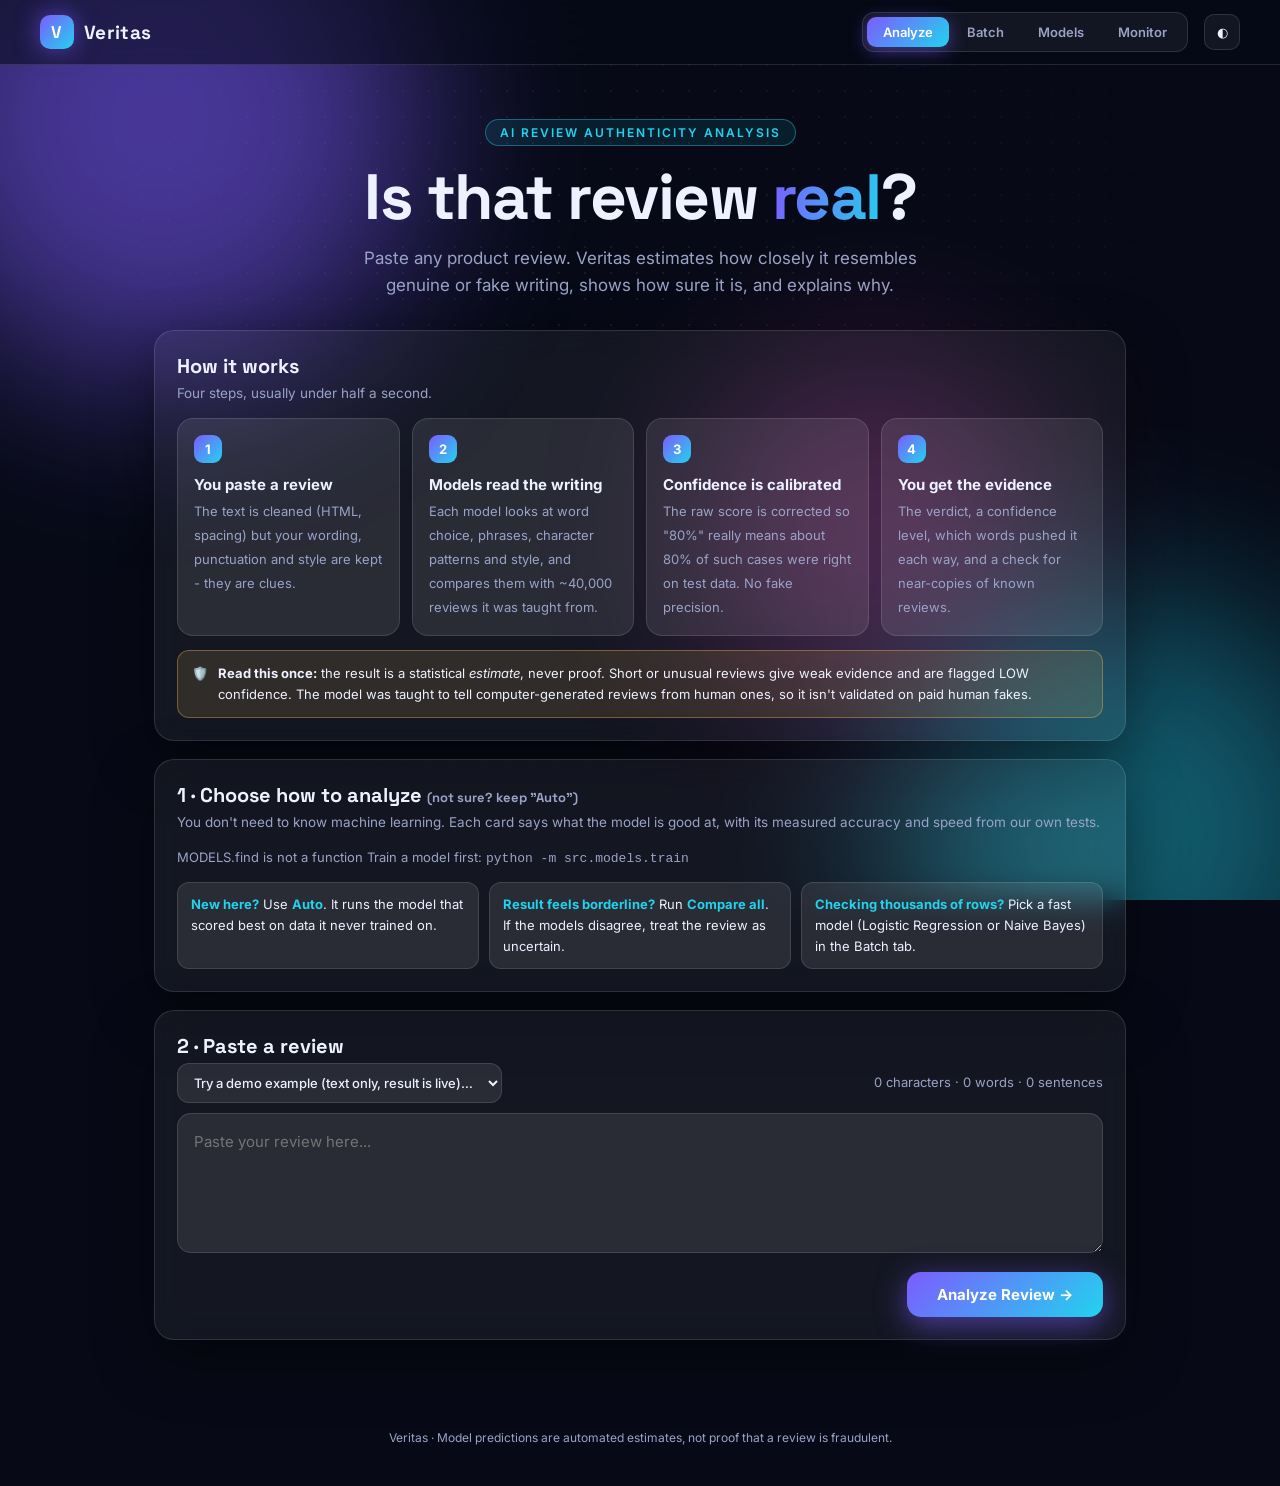
==== frontend/index.html @ ecbae906 "Fake review detection: calibrated multi-model pipeline, FastAPI + web UI, MLOps config" ====
<!doctype html>
<html lang="en">
<head>
<meta charset="utf-8">
<meta name="viewport" content="width=device-width, initial-scale=1">
<title>Veritas - Fake Review Intelligence</title>
<link rel="preconnect" href="https://fonts.googleapis.com">
<link href="https://fonts.googleapis.com/css2?family=Inter:wght@400;500;600;700;800&family=Space+Grotesk:wght@500;700&display=swap" rel="stylesheet">
<style>
:root{--bg:#070a16;--glass:rgba(255,255,255,.055);--glass2:rgba(255,255,255,.09);--line:rgba(255,255,255,.12);--text:#eef1ff;--muted:#9aa3c7;
--a:#7c5cff;--b:#22d3ee;--ok:#34e0a1;--bad:#ff5d73;--warn:#ffc15a;--shadow:0 20px 60px rgba(0,0,0,.45)}
[data-theme=light]{--bg:#eef0fb;--glass:rgba(255,255,255,.7);--glass2:rgba(255,255,255,.95);--line:rgba(30,40,90,.12);--text:#161b36;--muted:#5c6690;
--a:#5b3df5;--b:#0891b2;--ok:#0f9d6a;--bad:#e0334f;--warn:#c27a00;--shadow:0 20px 50px rgba(40,50,120,.15)}
*{box-sizing:border-box}html{scroll-behavior:smooth}
body{margin:0;font:15px/1.6 Inter,system-ui,sans-serif;background:var(--bg);color:var(--text);min-height:100vh;overflow-x:hidden}
.aurora{position:fixed;inset:0;z-index:-1;overflow:hidden}
.aurora i{position:absolute;border-radius:50%;filter:blur(90px);opacity:.55;animation:float 18s ease-in-out infinite}
.aurora i:nth-child(1){width:520px;height:520px;background:var(--a);top:-140px;left:-100px}
.aurora i:nth-child(2){width:460px;height:460px;background:var(--b);bottom:-160px;right:-80px;animation-delay:-6s;opacity:.4}
.aurora i:nth-child(3){width:340px;height:340px;background:#ff4fd8;top:40%;left:55%;animation-delay:-11s;opacity:.25}
[data-theme=light] .aurora i{opacity:.28}
@keyframes float{50%{transform:translate(60px,40px) scale(1.12)}}
.aurora:after{content:"";position:absolute;inset:0;background-image:radial-gradient(rgba(255,255,255,.07) 1px,transparent 1px);background-size:26px 26px;mask-image:radial-gradient(circle at 50% 30%,#000,transparent 75%)}
header{position:sticky;top:0;z-index:20;display:flex;align-items:center;gap:16px;padding:12px clamp(16px,4vw,40px);backdrop-filter:blur(18px);background:color-mix(in srgb,var(--bg) 55%,transparent);border-bottom:1px solid var(--line)}
.logo{display:flex;align-items:center;gap:10px;font:700 19px "Space Grotesk",sans-serif;letter-spacing:.3px}
.logo b{width:34px;height:34px;border-radius:10px;display:grid;place-items:center;background:linear-gradient(135deg,var(--a),var(--b));box-shadow:0 0 24px color-mix(in srgb,var(--a) 60%,transparent);color:#fff;font-size:17px}
nav{display:flex;gap:2px;margin-left:auto;background:var(--glass);border:1px solid var(--line);padding:4px;border-radius:12px}
nav button{background:none;border:0;color:var(--muted);padding:7px 16px;border-radius:9px;cursor:pointer;font:600 13px Inter;transition:.25s}
nav button:hover{color:var(--text)}nav button.on{background:linear-gradient(135deg,var(--a),var(--b));color:#fff;box-shadow:0 4px 18px color-mix(in srgb,var(--a) 50%,transparent)}
#theme{background:var(--glass);border:1px solid var(--line);color:var(--text);border-radius:10px;width:36px;height:36px;cursor:pointer}
main{max-width:1020px;margin:0 auto;padding:0 clamp(14px,3vw,24px) 60px}
.hero{text-align:center;padding:54px 0 30px}
.eyebrow{display:inline-block;font:600 12px Inter;letter-spacing:2px;text-transform:uppercase;color:var(--b);border:1px solid color-mix(in srgb,var(--b) 40%,transparent);padding:5px 14px;border-radius:99px;background:color-mix(in srgb,var(--b) 10%,transparent)}
h1.t{font:700 clamp(34px,6vw,64px)/1.05 "Space Grotesk",sans-serif;margin:18px 0 14px;letter-spacing:-1.5px}
.grad{background:linear-gradient(100deg,var(--a),var(--b) 55%,#ff4fd8);-webkit-background-clip:text;background-clip:text;color:transparent;background-size:200%;animation:shine 7s linear infinite}
@keyframes shine{to{background-position:200% 0}}
.hero p{max-width:620px;margin:0 auto;color:var(--muted);font-size:17px}
.glass{background:var(--glass);border:1px solid var(--line);border-radius:20px;padding:22px;margin-bottom:18px;backdrop-filter:blur(16px);box-shadow:var(--shadow);animation:rise .5s ease both}
@keyframes rise{from{opacity:0;transform:translateY(14px)}}
h2{font:700 20px "Space Grotesk",sans-serif;margin:0 0 4px}.sub{color:var(--muted);font-size:13.5px;margin:0 0 14px}
.steps{display:grid;grid-template-columns:repeat(auto-fit,minmax(190px,1fr));gap:12px;counter-reset:s}
.step{position:relative;padding:16px;border-radius:16px;background:var(--glass2);border:1px solid var(--line);transition:.3s}
.step:hover{transform:translateY(-4px);border-color:var(--a)}
.step:before{counter-increment:s;content:counter(s);display:grid;place-items:center;width:28px;height:28px;border-radius:9px;background:linear-gradient(135deg,var(--a),var(--b));color:#fff;font-weight:700;font-size:13px;margin-bottom:10px}
.step b{display:block;margin-bottom:2px}.step span{color:var(--muted);font-size:13px}
.note{display:flex;gap:10px;margin-top:14px;padding:12px 14px;border-radius:12px;background:color-mix(in srgb,var(--warn) 12%,transparent);border:1px solid color-mix(in srgb,var(--warn) 35%,transparent);font-size:13px}
textarea{width:100%;min-height:140px;resize:vertical;padding:16px;border-radius:14px;border:1px solid var(--line);background:var(--glass2);color:var(--text);font:15px/1.6 Inter;outline:none;transition:.25s}
textarea:focus{border-color:var(--a);box-shadow:0 0 0 4px color-mix(in srgb,var(--a) 22%,transparent)}
select{padding:10px 12px;border-radius:12px;border:1px solid var(--line);background:var(--glass2);color:var(--text);font:500 13px Inter;max-width:100%}
.bar-row{display:flex;gap:12px;align-items:center;justify-content:space-between;flex-wrap:wrap;margin-top:12px}
.muted{color:var(--muted);font-size:13px}
.cta{position:relative;border:0;cursor:pointer;color:#fff;font:700 15px Inter;padding:13px 30px;border-radius:14px;background:linear-gradient(135deg,var(--a),var(--b));box-shadow:0 8px 30px color-mix(in srgb,var(--a) 55%,transparent);transition:.25s}
.cta:hover{transform:translateY(-2px) scale(1.02)}.cta:disabled{opacity:.6;cursor:wait;transform:none}
.ghost{background:var(--glass);border:1px solid var(--line);color:var(--text);padding:8px 14px;border-radius:10px;cursor:pointer;font:600 13px Inter}
/* model picker */
.picker{display:grid;grid-template-columns:repeat(auto-fit,minmax(200px,1fr));gap:10px;margin:6px 0 4px}
.mc{cursor:pointer;text-align:left;padding:14px;border-radius:16px;border:1px solid var(--line);background:var(--glass2);color:var(--text);font:inherit;transition:.25s;position:relative}
.mc:hover{transform:translateY(-3px);border-color:color-mix(in srgb,var(--a) 70%,transparent)}
.mc.sel{border-color:var(--a);background:color-mix(in srgb,var(--a) 16%,var(--glass2));box-shadow:0 0 0 1px var(--a),0 10px 30px color-mix(in srgb,var(--a) 28%,transparent)}
.mc b{display:block;font-size:14px}.mc small{display:block;color:var(--muted);font-size:12px;line-height:1.45;margin:4px 0 8px}
.tag{display:inline-block;font:700 10px Inter;letter-spacing:.8px;text-transform:uppercase;padding:2px 8px;border-radius:99px;background:linear-gradient(135deg,var(--a),var(--b));color:#fff;margin-bottom:6px}
.tag.alt{background:var(--glass);color:var(--muted);border:1px solid var(--line)}
.stat{font-size:11.5px;color:var(--muted);display:flex;gap:10px;flex-wrap:wrap}.stat em{font-style:normal;color:var(--text);font-weight:600}
.guide{display:grid;grid-template-columns:repeat(auto-fit,minmax(220px,1fr));gap:10px;margin-top:12px}
.guide div{padding:11px 13px;border-radius:12px;background:var(--glass2);border:1px solid var(--line);font-size:13px}.guide b{color:var(--b)}
/* result */
.res{display:grid;grid-template-columns:230px 1fr;gap:22px;align-items:center}
@media(max-width:640px){.res{grid-template-columns:1fr;justify-items:center;text-align:center}nav button{padding:7px 10px}}
.gauge{position:relative;width:200px;height:200px}.gauge svg{transform:rotate(-90deg);filter:drop-shadow(0 0 14px var(--gc))}
.gauge .track{stroke:var(--line)}.gauge .val{stroke:var(--gc);stroke-linecap:round;transition:stroke-dashoffset 1.1s cubic-bezier(.2,.8,.2,1)}
.gauge div{position:absolute;inset:0;display:grid;place-content:center;text-align:center}.gauge b{font:700 38px "Space Grotesk"}.gauge span{font-size:12px;color:var(--muted)}
.verdict{font:800 clamp(34px,6vw,52px)/1 "Space Grotesk";letter-spacing:1px;text-shadow:0 0 36px var(--gc)}
.pill{display:inline-block;padding:3px 12px;border-radius:99px;font:700 11px Inter;letter-spacing:.8px;border:1px solid currentColor}
.ok{color:var(--ok)}.bad{color:var(--bad)}.warnc{color:var(--warn)}.hidden{display:none}
.warn{margin:14px 0 0;padding:12px 14px;border-radius:12px;background:color-mix(in srgb,var(--warn) 13%,transparent);border:1px solid color-mix(in srgb,var(--warn) 40%,transparent);font-size:13.5px;text-align:left}
.pbar{height:10px;border-radius:6px;background:var(--line);overflow:hidden;margin:4px 0 10px}.pbar i{display:block;height:100%;border-radius:6px;width:0;transition:width 1s cubic-bezier(.2,.8,.2,1)}
table{width:100%;border-collapse:collapse;font-size:13.5px}th,td{padding:9px 8px;border-bottom:1px solid var(--line);text-align:left}th{color:var(--muted);font-weight:600;font-size:12px;text-transform:uppercase;letter-spacing:.6px}
.cons{display:flex;gap:6px;margin:8px 0}.cons i{flex:1;height:10px;border-radius:5px}
.eff{display:grid;grid-template-columns:110px 1fr 60px;gap:8px;align-items:center;font-size:13px;margin:3px 0}.eff .b{height:8px;border-radius:4px;transition:width .9s}
.grid{display:grid;grid-template-columns:repeat(auto-fit,minmax(140px,1fr));gap:10px}.kpi{padding:12px;border-radius:14px;background:var(--glass2);border:1px solid var(--line)}.kpi b{display:block;font:700 22px "Space Grotesk"}
.dots span{display:inline-block;width:8px;height:8px;border-radius:50%;background:var(--b);margin:0 2px;animation:dot 1s infinite}.dots span:nth-child(2){animation-delay:.15s}.dots span:nth-child(3){animation-delay:.3s}
@keyframes dot{50%{transform:translateY(-6px);opacity:.4}}
details summary{cursor:pointer;color:var(--b);font-weight:600;margin:8px 0}
footer{text-align:center;color:var(--muted);font-size:12px;padding:10px 0 40px}
</style>
</head>
<body>
<div class="aurora"><i></i><i></i><i></i></div>
<header>
  <div class="logo"><b>V</b>Veritas</div>
  <nav id="nav"></nav>
  <button id="theme" title="Toggle theme">◐</button>
</header>
<main>

<section id="analyze">
  <div class="hero">
    <span class="eyebrow">AI review authenticity analysis</span>
    <h1 class="t">Is that review <span class="grad">real</span>?</h1>
    <p>Paste any product review. Veritas estimates how closely it resembles genuine or fake writing, shows how sure it is, and explains why.</p>
  </div>

  <div class="glass">
    <h2>How it works</h2><p class="sub">Four steps, usually under half a second.</p>
    <div class="steps">
      <div class="step"><b>You paste a review</b><span>The text is cleaned (HTML, spacing) but your wording, punctuation and style are kept - they are clues.</span></div>
      <div class="step"><b>Models read the writing</b><span>Each model looks at word choice, phrases, character patterns and style, and compares them with ~40,000 reviews it was taught from.</span></div>
      <div class="step"><b>Confidence is calibrated</b><span>The raw score is corrected so "80%" really means about 80% of such cases were right on test data. No fake precision.</span></div>
      <div class="step"><b>You get the evidence</b><span>The verdict, a confidence level, which words pushed it each way, and a check for near-copies of known reviews.</span></div>
    </div>
    <div class="note"><span>🛡️</span><span><b>Read this once:</b> the result is a statistical <i>estimate</i>, never proof. Short or unusual reviews give weak evidence and are flagged LOW confidence. The model was taught to tell computer-generated reviews from human ones, so it isn't validated on paid human fakes.</span></div>
  </div>

  <div class="glass">
    <h2>1 · Choose how to analyze <span class="muted">(not sure? keep "Auto")</span></h2>
    <p class="sub">You don't need to know machine learning. Each card says what the model is good at, with its measured accuracy and speed from our own tests.</p>
    <div class="picker" id="picker"></div>
    <div class="guide">
      <div><b>New here?</b> Use <b>Auto</b>. It runs the model that scored best on data it never trained on.</div>
      <div><b>Result feels borderline?</b> Run <b>Compare all</b>. If the models disagree, treat the review as uncertain.</div>
      <div><b>Checking thousands of rows?</b> Pick a fast model (Logistic Regression or Naive Bayes) in the Batch tab.</div>
    </div>
  </div>

  <div class="glass">
    <h2>2 · Paste a review</h2>
    <div class="bar-row" style="margin:0 0 10px"><select id="demo"><option value="">Try a demo example (text only, result is live)…</option></select><span class="muted" id="counts">0 characters · 0 words · 0 sentences</span></div>
    <textarea id="text" maxlength="5000" placeholder="Paste your review here..."></textarea>
    <div class="bar-row"><span class="muted" id="status"></span><button class="cta" id="go">Analyze Review →</button></div>
  </div>
  <div id="result"></div>
</section>

<section id="batch" class="hidden">
  <div class="hero" style="padding-bottom:10px"><h1 class="t" style="font-size:42px">Batch <span class="grad">analysis</span></h1><p>Upload a CSV, analyze every review, download the results.</p></div>
  <div class="glass"><input type="file" id="file" accept=".csv" style="color:var(--muted)">
    <div class="bar-row"><select id="col"></select><select id="bmodel"></select><button class="cta" id="run" disabled>Run batch</button></div>
    <div class="muted" id="bstatus" style="margin-top:8px">Max 5,000 rows. Output adds prediction, confidence, level, model, sentiment, similarity.</div></div>
  <div id="bout"></div>
</section>

<section id="models" class="hidden"><div class="hero" style="padding-bottom:10px"><h1 class="t" style="font-size:42px">Model <span class="grad">report card</span></h1><p>Every number below was measured on reviews the models never saw during training.</p></div><div id="mout" class="glass muted">Loading…</div></section>
<section id="monitor" class="hidden"><div class="hero" style="padding-bottom:10px"><h1 class="t" style="font-size:42px">Live <span class="grad">monitor</span></h1><p>Watches for the data changing so the model is not trusted blindly.</p></div><div id="monout" class="glass muted">Loading…</div></section>
</main>
<footer>Veritas · Model predictions are automated estimates, not proof that a review is fraudulent.</footer>

<script>
const $=s=>document.querySelector(s),esc=t=>String(t??'').replace(/[&<>"]/g,c=>({'&':'&amp;','<':'&lt;','>':'&gt;','"':'&quot;'}[c]));
const DEMOS={"Simple review":"Good product, works well.","Very short review":"Good.",
"Detailed review":"I bought this blender three weeks ago to replace an older one. The motor is noticeably quieter, but the lid seal leaked a little the first time I made hot soup, so I now fill it only halfway. Cleaning is easy.",
"Promotional-sounding":"Absolutely amazing!!! Best product ever!!! Everyone must buy this now, you will not regret it!!!",
"Ambiguous":"It does what it says. Not much else to add, I guess."};
const pct=x=>(x*100).toFixed(1)+'%',LV={HIGH:'ok',MEDIUM:'warnc',LOW:'bad'},COL={GENUINE:'var(--ok)',FAKE:'var(--bad)'};
async function api(p,o){let r;try{r=await fetch(p,o)}catch(e){throw new Error('Cannot reach the API.')}
  const d=await r.json().catch(()=>({}));if(!r.ok)throw new Error(Array.isArray(d.detail)?d.detail.join('; '):(d.detail||'Request failed'));return d}
const post=(p,b)=>api(p,{method:'POST',headers:{'content-type':'application/json'},body:JSON.stringify(b)});

const TABS={analyze:'Analyze',batch:'Batch',models:'Models',monitor:'Monitor'};
$('#nav').innerHTML=Object.entries(TABS).map(([k,v])=>`<button data-t="${k}">${v}</button>`).join('');
function show(t){for(const k in TABS)$('#'+k).classList.toggle('hidden',k!==t);
  document.querySelectorAll('#nav button').forEach(b=>b.classList.toggle('on',b.dataset.t===t));
  if(t==='models')loadModels();if(t==='monitor')loadMonitor();history.replaceState(null,'','#'+t);scrollTo(0,0)}
$('#nav').onclick=e=>e.target.dataset.t&&show(e.target.dataset.t);
const setTheme=t=>{document.documentElement.dataset.theme=t;try{localStorage.theme=t}catch(e){}};
setTheme((()=>{try{return localStorage.theme}catch(e){}})()||'dark');
$('#theme').onclick=()=>setTheme(document.documentElement.dataset.theme==='dark'?'light':'dark');

// ---- model picker
let MODELS=[],SEL='auto';
function f1(m){return m.test_f1_fake==null?'n/a':m.test_f1_fake.toFixed(3)}
function renderPicker(){const def=MODELS.find(m=>m.is_default);
  const cards=[{key:'auto',tag:'Recommended',nick:'Auto',desc:`Runs the model that scored best on unseen validation data${def?` (currently ${esc(def.nickname)})`:''}. The safe choice if you're unsure.`,f:def?f1(def):'n/a',ms:def&&def.ms_per_review!=null?def.ms_per_review.toFixed(1):'n/a'},
    {key:'compare',tag:'Second opinion',nick:'Compare all',desc:'Runs every model and shows how many agree. Disagreement means the review is genuinely hard to call.'},
    ...MODELS.map(m=>({key:m.key,nick:m.nickname,name:m.name,desc:m.description,best:m.best_for,f:f1(m),ms:m.ms_per_review!=null?m.ms_per_review.toFixed(1):'n/a',tag:m.is_default?'Top scorer':''}))];
  $('#picker').innerHTML=cards.map(c=>`<button class="mc ${c.key===SEL?'sel':''}" data-k="${c.key}">
    ${c.tag?`<span class="tag ${c.key==='compare'?'alt':''}">${c.tag}</span>`:''}<b>${esc(c.nick)}</b>${c.name?`<span class="muted" style="font-size:11px">${esc(c.name)}</span>`:''}
    <small>${esc(c.desc)}${c.best?`<br><i>Best for: ${esc(c.best)}</i>`:''}</small>
    ${c.f?`<div class="stat"><span>Accuracy score (F1) <em>${c.f}</em></span><span>Speed <em>${c.ms} ms</em></span></div>`:''}</button>`).join('');}
$('#picker').onclick=e=>{const b=e.target.closest('.mc');if(!b)return;SEL=b.dataset.k;renderPicker()};
async function init(){try{MODELS=await api('/models');renderPicker();
  $('#bmodel').innerHTML=`<option value="auto">Auto (recommended)</option>`+MODELS.map(m=>`<option value="${m.key}">${esc(m.nickname)} - ${esc(m.name)}</option>`).join('')}
  catch(e){$('#picker').innerHTML=`<div class="muted">${esc(e.message)} Train a model first: <code>python -m src.models.train</code></div>`}}

// ---- analyze
Object.keys(DEMOS).forEach(k=>$('#demo').insertAdjacentHTML('beforeend',`<option>${k}</option>`));
$('#demo').onchange=e=>{if(DEMOS[e.target.value]){$('#text').value=DEMOS[e.target.value];count()}};
function count(){const t=$('#text').value,w=t.trim()?t.trim().split(/\s+/).length:0,s=t.trim()?Math.max(1,(t.match(/[.!?]+/g)||[]).length):0;
  $('#counts').textContent=`${t.length.toLocaleString()} characters · ${w} words · ${s} sentences`}
$('#text').oninput=count;
$('#go').onclick=async()=>{const text=$('#text').value.trim();if(!text){$('#status').textContent='Please paste a review first.';return}
  $('#go').disabled=true;$('#result').innerHTML='';const st=$('#status');
  try{st.innerHTML='Analyzing linguistic patterns <span class="dots"><span></span><span></span><span></span></span>';await new Promise(r=>setTimeout(r,250));
    st.innerHTML='Running model inference <span class="dots"><span></span><span></span><span></span></span>';
    const cmp=SEL==='compare';
    const p=post('/predict',{review:text,model:cmp?'auto':SEL});const c=cmp?post('/predict/compare',{review:text}):Promise.resolve(null);
    const [r,cm]=await Promise.all([p,c]);st.innerHTML='Generating explanation…';await new Promise(r=>setTimeout(r,150));st.textContent='';
    render(r,cm);$('#result').scrollIntoView({behavior:'smooth',block:'start'})}
  catch(e){st.textContent='';$('#result').innerHTML=`<div class="glass bad">${esc(e.message)}</div>`}
  $('#go').disabled=false};
function render(r,cmp){const lab=r.prediction,s=r.statistics,sim=r.similarity,c=r.contributions||{},gc=COL[lab];
  const eff=[...(c.toward_fake||[]),...(c.toward_genuine||[])].sort((a,b)=>b.effect-a.effect),mx=Math.max(.001,...eff.map(e=>Math.abs(e.effect)));
  const R=88,C=2*Math.PI*R;
  let cons='';if(cmp){const n=cmp.results.length,k=cmp.results.filter(m=>m.prediction===lab).length;
    cons=`<div class="glass"><h2>Model consensus</h2><p class="sub">${k} of ${n} models agree with the verdict above.</p>
    <div class="cons">${cmp.results.map(m=>`<i style="background:${m.prediction==='FAKE'?'var(--bad)':'var(--ok)'}" title="${esc(m.model)}"></i>`).join('')}</div>
    <table><tr><th>Model</th><th>Verdict</th><th>Confidence</th></tr>${cmp.results.map(m=>`<tr><td>${esc(m.model)}${m.is_default?' ★':''}</td><td class="${m.prediction==='FAKE'?'bad':'ok'}"><b>${m.prediction}</b></td><td>${pct(m.confidence)}</td></tr>`).join('')}</table>
    <p class="muted" style="margin:10px 0 0">${k===n?'Every model agrees - a more dependable result (still an estimate).':k>=n/2?'Most models agree, but not all - treat with some caution.':'The models are split - this review is hard to call; do not rely on one verdict.'}</p></div>`}
  $('#result').innerHTML=`<div class="glass" style="--gc:${gc}"><div class="res">
    <div class="gauge"><svg width="200" height="200" viewBox="0 0 200 200"><circle class="track" cx="100" cy="100" r="${R}" fill="none" stroke-width="14"/><circle class="val" id="ring" cx="100" cy="100" r="${R}" fill="none" stroke-width="14" stroke-dasharray="${C}" stroke-dashoffset="${C}"/></svg>
      <div><b>${(r.confidence*100).toFixed(1)}%</b><span>confidence</span></div></div>
    <div><div class="muted">MODEL PREDICTION</div><div class="verdict" style="color:${gc}">${lab==='GENUINE'?'✓':'⚠'} ${lab}</div>
      <p style="margin:8px 0"><span class="pill ${LV[r.confidence_level]}">${r.confidence_level} CONFIDENCE</span> <span class="muted">&nbsp;${esc(r.model)} · ${r.processing_time_ms.toFixed(0)} ms</span></p>
      ${['GENUINE','FAKE'].map(k=>`<div style="display:flex;justify-content:space-between;font-size:13px"><span>${k}</span><span>${pct(r.probabilities[k])}</span></div><div class="pbar"><i data-w="${r.probabilities[k]*100}" style="background:${COL[k]}"></i></div>`).join('')}
    </div></div>
    ${r.warning?`<div class="warn">⚠️ ${esc(r.warning)}</div>`:''}</div>
  ${cons}
  <div class="glass"><h2>Why did the model predict this?</h2><p class="sub">Signals that contributed to the model's prediction. They are evidence, not proof.</p>
    <ul style="margin:0 0 12px;padding-left:20px">${r.explanation.map(l=>`<li>${esc(l)}</li>`).join('')}</ul>
    ${eff.map(e=>`<div class="eff"><span>${esc(e.token)}</span><div><div class="b" data-w="${Math.abs(e.effect)/mx*100}" style="width:0;background:${e.effect>0?'var(--bad)':'var(--ok)'}"></div></div><span class="muted">${e.effect>0?'+':''}${e.effect.toFixed(3)}</span></div>`).join('')}
    ${eff.length?`<p class="muted" style="margin:10px 0 0">Bars show how P(FAKE) changes when that word is removed: red pushes toward FAKE, green toward GENUINE.</p>`:''}</div>
  <div class="glass"><h2>Review statistics</h2><div class="grid" style="margin-top:10px">${[['Words',s.word_count],['Characters',s.char_count],['Sentences',s.sentence_count],['Sentiment',s.sentiment],['Lexical diversity',s.lexical_diversity]].map(([k,v])=>`<div class="kpi"><span class="muted">${k}</span><b>${v}</b></div>`).join('')}</div></div>
  <div class="glass"><h2>Similarity analysis</h2><p style="margin:6px 0 0">${sim.warning?`⚠️ Potentially ${sim.level.replace('_',' ').toLowerCase()} review detected (cosine ${sim.max_similarity.toFixed(2)}).<br><span class="muted">"${esc(sim.closest_text)}"<br>A supporting signal only - it never changes the verdict.</span>`:`No strong match found (max cosine ${sim.max_similarity.toFixed(2)}).`}</p></div>`;
  requestAnimationFrame(()=>requestAnimationFrame(()=>{$('#ring').style.strokeDashoffset=C*(1-r.confidence);document.querySelectorAll('[data-w]').forEach(e=>e.style.width=e.dataset.w+'%')}))}

// ---- batch
let rows=[],hdr=[],outRows=[];
function parseCSV(t){const out=[];let r=[],f='',q=false;for(let i=0;i<t.length;i++){const c=t[i];
  if(q){if(c==='"'){if(t[i+1]==='"'){f+='"';i++}else q=false}else f+=c}else if(c==='"')q=true;else if(c===','){r.push(f);f=''}
  else if(c==='\n'||c==='\r'){if(c==='\r'&&t[i+1]==='\n')i++;r.push(f);f='';out.push(r);r=[]}else f+=c}
  if(f||r.length){r.push(f);out.push(r)}return out.filter(x=>x.some(v=>v.trim()))}
$('#file').onchange=async e=>{const f=e.target.files[0];if(!f)return;
  try{const all=parseCSV(await f.text());if(all.length<2)throw new Error('The CSV needs a header and at least one row.');
    hdr=all[0];rows=all.slice(1,5001);$('#col').innerHTML=hdr.map((h,i)=>`<option value="${i}">${esc(h)}</option>`).join('');
    const g=hdr.findIndex(h=>/^(review|text_?|review_text)$/i.test(h.trim()));$('#col').value=g<0?0:g;$('#run').disabled=false;$('#bstatus').textContent=`${rows.length} rows loaded - choose the review column.`}
  catch(err){$('#bstatus').textContent=err.message;$('#run').disabled=true}};
$('#run').onclick=async()=>{const ci=+$('#col').value,texts=[];rows.forEach(r=>{const t=(r[ci]||'').trim();if(t)texts.push(t.slice(0,5000))});
  if(!texts.length){$('#bstatus').textContent='No non-empty reviews in that column.';return}
  $('#run').disabled=true;const res=[];let model='';
  try{for(let i=0;i<texts.length;i+=400){$('#bstatus').textContent=`Analyzing ${Math.min(i+400,texts.length)}/${texts.length}…`;
    const o=await post('/predict/batch',{reviews:texts.slice(i,i+400),model:$('#bmodel').value});model=o.model;res.push(...o.results)}
    outRows=res.map((r,k)=>({review:texts[k],prediction:r.prediction,confidence:r.confidence,confidence_level:r.confidence_level,model,sentiment:r.sentiment,similarity_score:r.similarity_score}));
    const nf=res.filter(r=>r.prediction==='FAKE').length,nl=res.filter(r=>r.confidence_level==='LOW').length;$('#bstatus').textContent='Done.';
    $('#bout').innerHTML=`<div class="glass"><div class="grid">${[['Analysed',res.length],['Predicted FAKE',nf],['Predicted GENUINE',res.length-nf],['Low confidence',nl]].map(([k,v])=>`<div class="kpi"><span class="muted">${k}</span><b>${v}</b></div>`).join('')}</div>
      <p><button class="cta" id="dl">Download CSV</button></p><table><tr><th>Review</th><th>Prediction</th><th>Conf.</th><th>Level</th></tr>${outRows.slice(0,50).map(r=>`<tr><td>${esc(r.review.slice(0,80))}</td><td class="${r.prediction==='FAKE'?'bad':'ok'}">${r.prediction}</td><td>${pct(r.confidence)}</td><td>${r.confidence_level}</td></tr>`).join('')}</table>
      <p class="muted">${res.length>50?'Showing first 50 - download for all.':''}</p></div>`;
    $('#dl').onclick=()=>{const H=Object.keys(outRows[0]),q=v=>'"'+String(v).replace(/"/g,'""')+'"';
      const a=document.createElement('a');a.href=URL.createObjectURL(new Blob([[H.join(','),...outRows.map(r=>H.map(h=>q(r[h])).join(','))].join('\n')],{type:'text/csv'}));a.download='review_predictions.csv';a.click()}}
  catch(err){$('#bstatus').textContent=err.message}$('#run').disabled=false};

// ---- models report (numbers come from reports/evaluation.json)
async function loadModels(){try{const rep=await api('/performance'),cm=rep.comparison,def=rep.meta.model_key,ea=rep.error_analysis,f=v=>v==null?'-':v.toFixed(3);
  $('#mout').className='';$('#mout').style.background='none';$('#mout').style.border='0';$('#mout').style.boxShadow='none';$('#mout').style.padding='0';
  $('#mout').innerHTML=`<div class="glass"><h2>Scoreboard</h2><p class="sub">Held-out test set: ${rep.meta.n_test.toLocaleString()} reviews · "fake" is the positive class · ★ = default (best F1 on the validation split)</p>
    <table><tr><th>Model</th><th>Accuracy</th><th>Precision</th><th>Recall</th><th>F1</th><th>ROC-AUC</th><th>ms/review</th></tr>
    ${Object.entries(cm).map(([k,v])=>`<tr><td>${esc(v.display_name)}${k===def?' ★':''}</td><td>${f(v.test.accuracy)}</td><td>${f(v.test.precision_fake)}</td><td>${f(v.test.recall_fake)}</td><td><b>${f(v.test.f1_fake)}</b></td><td>${f(v.test.roc_auc)}</td><td>${v.inference_ms_per_review.toFixed(1)}</td></tr>`).join('')}</table>
    <p class="muted" style="margin:10px 0 0"><b>Precision</b>: of reviews flagged FAKE, how many truly were. <b>Recall</b>: of all fakes, how many were caught. <b>F1</b> balances the two.</p></div>
  <div class="glass"><h2>Mistakes & calibration</h2><p class="sub">FP = genuine flagged FAKE · FN = fake passed as GENUINE · Brier/ECE: lower = more trustworthy percentages</p>
    <table><tr><th>Model</th><th>TN</th><th>FP</th><th>FN</th><th>TP</th><th>Brier</th><th>ECE</th></tr>${Object.values(cm).map(v=>`<tr><td>${esc(v.display_name)}</td><td>${v.test.confusion.tn}</td><td>${v.test.confusion.fp}</td><td>${v.test.confusion.fn}</td><td>${v.test.confusion.tp}</td><td>${f(v.test.brier)}</td><td>${f(v.test.ece)}</td></tr>`).join('')}</table></div>
  <div class="glass"><h2>Error analysis · ${esc(cm[def].display_name)}</h2><p>${ea.n_false_positive} false positives, ${ea.n_false_negative} false negatives. Mean confidence when right ${pct(ea.mean_confidence_correct)}, when wrong ${ea.mean_confidence_errors==null?'n/a':pct(ea.mean_confidence_errors)}.</p>
    <table><tr><th>Words</th><th>Reviews</th><th>Error rate</th></tr>${Object.entries(ea.error_rate_by_length).map(([k,v])=>`<tr><td>${esc(k)}</td><td>${v.n}</td><td>${v.error_rate==null?'-':pct(v.error_rate)}</td></tr>`).join('')}</table>
    <details><summary>False positives (genuine flagged FAKE)</summary>${ea.false_positives.map(x=>`<p class="muted">P(fake) ${x.p_fake}: ${esc(x.text)}</p>`).join('')}</details>
    <details><summary>False negatives (fake passed as GENUINE)</summary>${ea.false_negatives.map(x=>`<p class="muted">P(fake) ${x.p_fake}: ${esc(x.text)}</p>`).join('')}</details></div>`}
  catch(e){$('#mout').textContent='Not evaluated yet. '+e.message}}
async function loadMonitor(){try{const d=await api('/monitoring/drift'),a=await api('/analytics'),c={OK:'ok',DRIFT:'bad',INSUFFICIENT_DATA:'warnc'}[d.status];
  $('#monout').className='';$('#monout').style.cssText='background:none;border:0;box-shadow:none;padding:0';
  $('#monout').innerHTML=`<div class="glass"><span class="pill ${c}">${d.status.replace('_',' ')}</span> &nbsp;${esc(d.message)}<p class="muted" style="margin:8px 0 0">${d.n_current} logged predictions. Drift only raises a flag - retraining stays a manual decision.</p></div>
  ${a.total?`<div class="glass"><div class="grid">${[['Analysed',a.total],['Genuine',a.genuine],['Fake',a.fake],['Avg confidence',pct(a.avg_confidence)],['Low confidence',a.low_confidence],['Avg ms',a.avg_latency_ms.toFixed(1)]].map(([k,v])=>`<div class="kpi"><span class="muted">${k}</span><b>${v}</b></div>`).join('')}</div></div>`:''}
  ${d.features&&d.features.length?`<div class="glass"><table><tr><th>Feature</th><th>PSI</th><th>KS p-value</th><th>Drift</th></tr>${d.features.map(f=>`<tr><td>${f.feature}</td><td>${f.psi}</td><td>${f.ks_pvalue.toExponential(1)}</td><td class="${f.drift?'bad':'ok'}">${f.drift?'yes':'no'}</td></tr>`).join('')}</table></div>`:''}`}
  catch(e){$('#monout').textContent=e.message}}

init();show(TABS[location.hash.slice(1)]?location.hash.slice(1):'analyze');
</script>
</body>
</html>
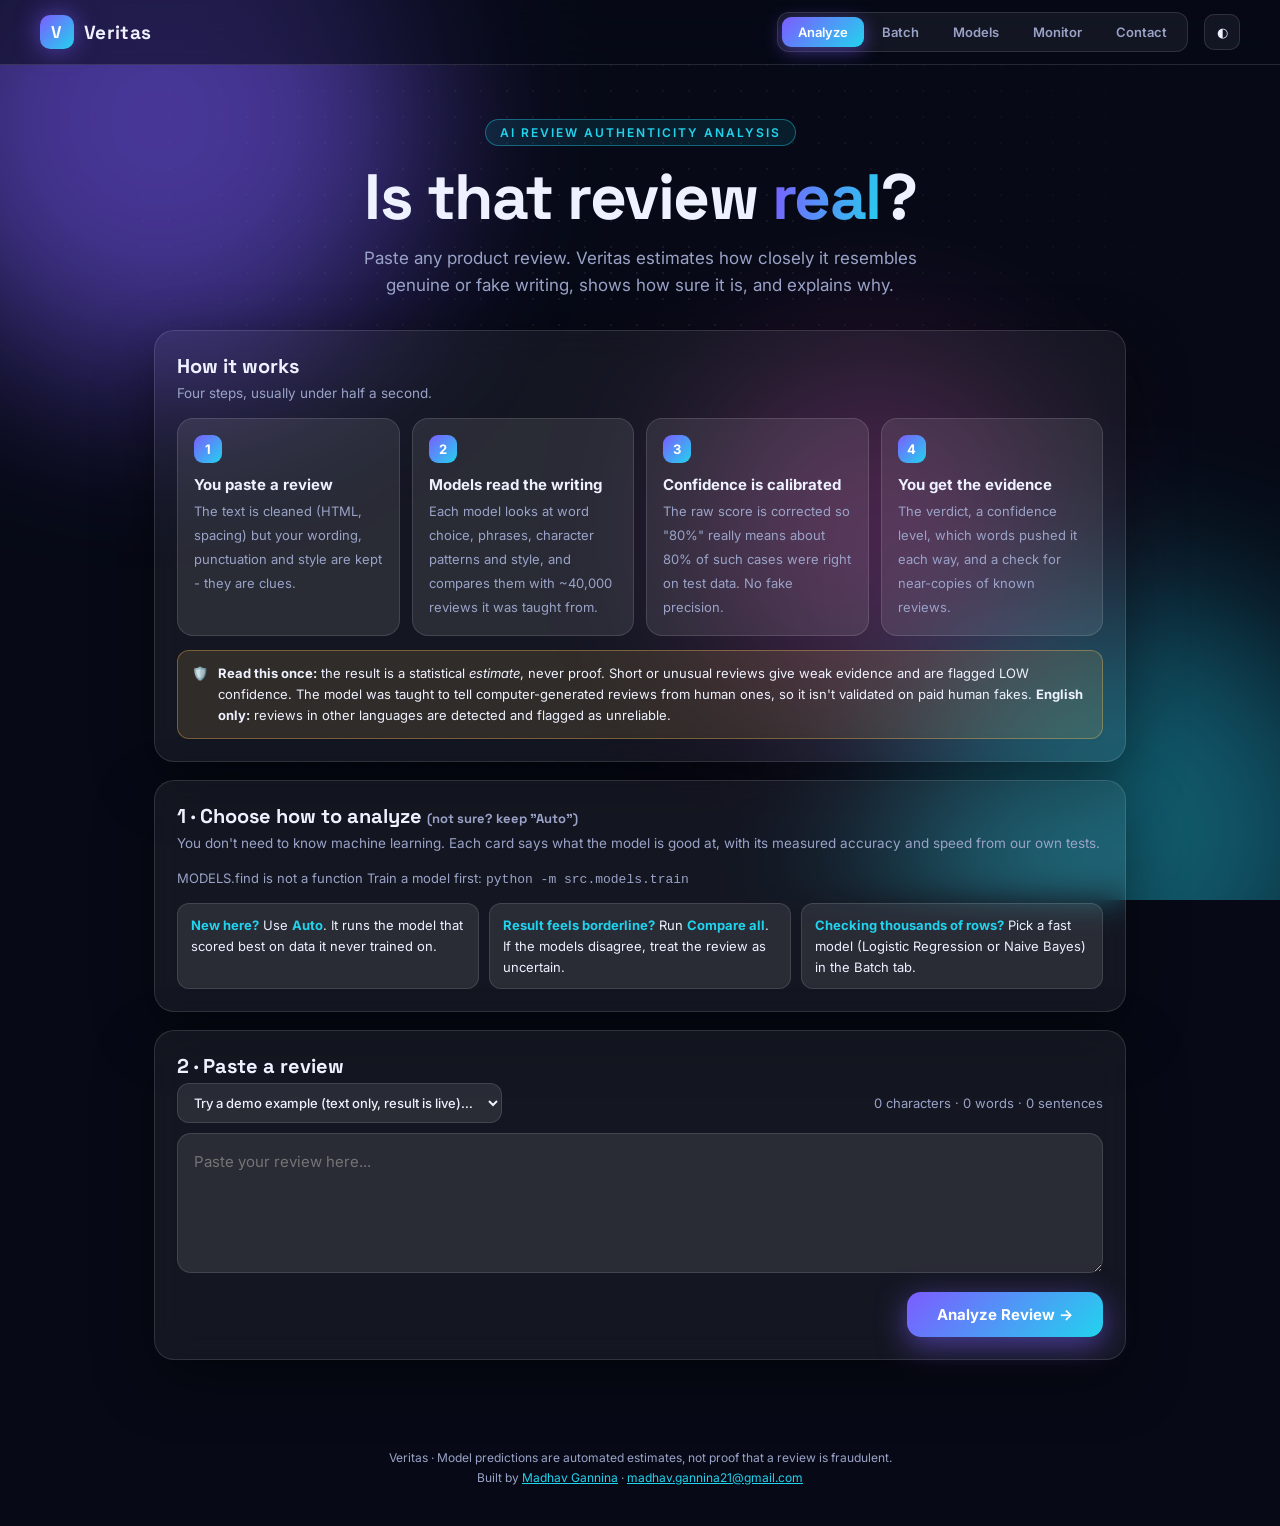
==== commit e47c0f0e: "Add non-English input detection, Contact tab and README contact section" ====
--- a/frontend/index.html
+++ b/frontend/index.html
@@ -108,7 +108,7 @@
       <div class="step"><b>Confidence is calibrated</b><span>The raw score is corrected so "80%" really means about 80% of such cases were right on test data. No fake precision.</span></div>
       <div class="step"><b>You get the evidence</b><span>The verdict, a confidence level, which words pushed it each way, and a check for near-copies of known reviews.</span></div>
     </div>
-    <div class="note"><span>🛡️</span><span><b>Read this once:</b> the result is a statistical <i>estimate</i>, never proof. Short or unusual reviews give weak evidence and are flagged LOW confidence. The model was taught to tell computer-generated reviews from human ones, so it isn't validated on paid human fakes.</span></div>
+    <div class="note"><span>🛡️</span><span><b>Read this once:</b> the result is a statistical <i>estimate</i>, never proof. Short or unusual reviews give weak evidence and are flagged LOW confidence. The model was taught to tell computer-generated reviews from human ones, so it isn't validated on paid human fakes. <b>English only:</b> reviews in other languages are detected and flagged as unreliable.</span></div>
   </div>
 
   <div class="glass">
@@ -142,7 +142,19 @@
 <section id="models" class="hidden"><div class="hero" style="padding-bottom:10px"><h1 class="t" style="font-size:42px">Model <span class="grad">report card</span></h1><p>Every number below was measured on reviews the models never saw during training.</p></div><div id="mout" class="glass muted">Loading…</div></section>
 <section id="monitor" class="hidden"><div class="hero" style="padding-bottom:10px"><h1 class="t" style="font-size:42px">Live <span class="grad">monitor</span></h1><p>Watches for the data changing so the model is not trusted blindly.</p></div><div id="monout" class="glass muted">Loading…</div></section>
 </main>
-<footer>Veritas · Model predictions are automated estimates, not proof that a review is fraudulent.</footer>
+<section id="contact" class="hidden" style="max-width:1020px;margin:0 auto;padding:0 clamp(14px,3vw,24px) 60px">
+  <div class="hero" style="padding-bottom:10px"><h1 class="t" style="font-size:42px">Contact <span class="grad">the admin</span></h1><p>Questions, feedback or collaboration - get in touch.</p></div>
+  <div class="glass" style="text-align:center">
+    <div class="logo" style="justify-content:center;font-size:26px"><b style="width:64px;height:64px;border-radius:18px;font-size:30px">M</b></div>
+    <h2 style="margin-top:12px;font-size:26px">Madhav Gannina</h2><p class="sub">Creator &amp; administrator of Veritas</p>
+    <div class="bar-row" style="justify-content:center;gap:12px">
+      <a class="cta" style="text-decoration:none;display:inline-block" href="https://www.linkedin.com/in/madhavgannina" target="_blank" rel="noopener noreferrer">LinkedIn · madhavgannina</a>
+      <a class="ghost" style="text-decoration:none;display:inline-block;padding:12px 22px" href="mailto:madhav.gannina21@gmail.com">✉ madhav.gannina21@gmail.com</a>
+    </div>
+    <p class="muted" style="margin-top:16px">Source code: <a style="color:var(--b)" href="https://github.com/Gannina-SriMadhav/Fake-Review-Detection-System" target="_blank" rel="noopener noreferrer">github.com/Gannina-SriMadhav/Fake-Review-Detection-System</a></p>
+  </div>
+</section>
+<footer>Veritas · Model predictions are automated estimates, not proof that a review is fraudulent.<br>Built by <a style="color:var(--b)" href="https://www.linkedin.com/in/madhavgannina" target="_blank" rel="noopener noreferrer">Madhav Gannina</a> · <a style="color:var(--b)" href="mailto:madhav.gannina21@gmail.com">madhav.gannina21@gmail.com</a></footer>
 
 <script>
 const $=s=>document.querySelector(s),esc=t=>String(t??'').replace(/[&<>"]/g,c=>({'&':'&amp;','<':'&lt;','>':'&gt;','"':'&quot;'}[c]));
@@ -155,7 +167,7 @@
   const d=await r.json().catch(()=>({}));if(!r.ok)throw new Error(Array.isArray(d.detail)?d.detail.join('; '):(d.detail||'Request failed'));return d}
 const post=(p,b)=>api(p,{method:'POST',headers:{'content-type':'application/json'},body:JSON.stringify(b)});
 
-const TABS={analyze:'Analyze',batch:'Batch',models:'Models',monitor:'Monitor'};
+const TABS={analyze:'Analyze',batch:'Batch',models:'Models',monitor:'Monitor',contact:'Contact'};
 $('#nav').innerHTML=Object.entries(TABS).map(([k,v])=>`<button data-t="${k}">${v}</button>`).join('');
 function show(t){for(const k in TABS)$('#'+k).classList.toggle('hidden',k!==t);
   document.querySelectorAll('#nav button').forEach(b=>b.classList.toggle('on',b.dataset.t===t));
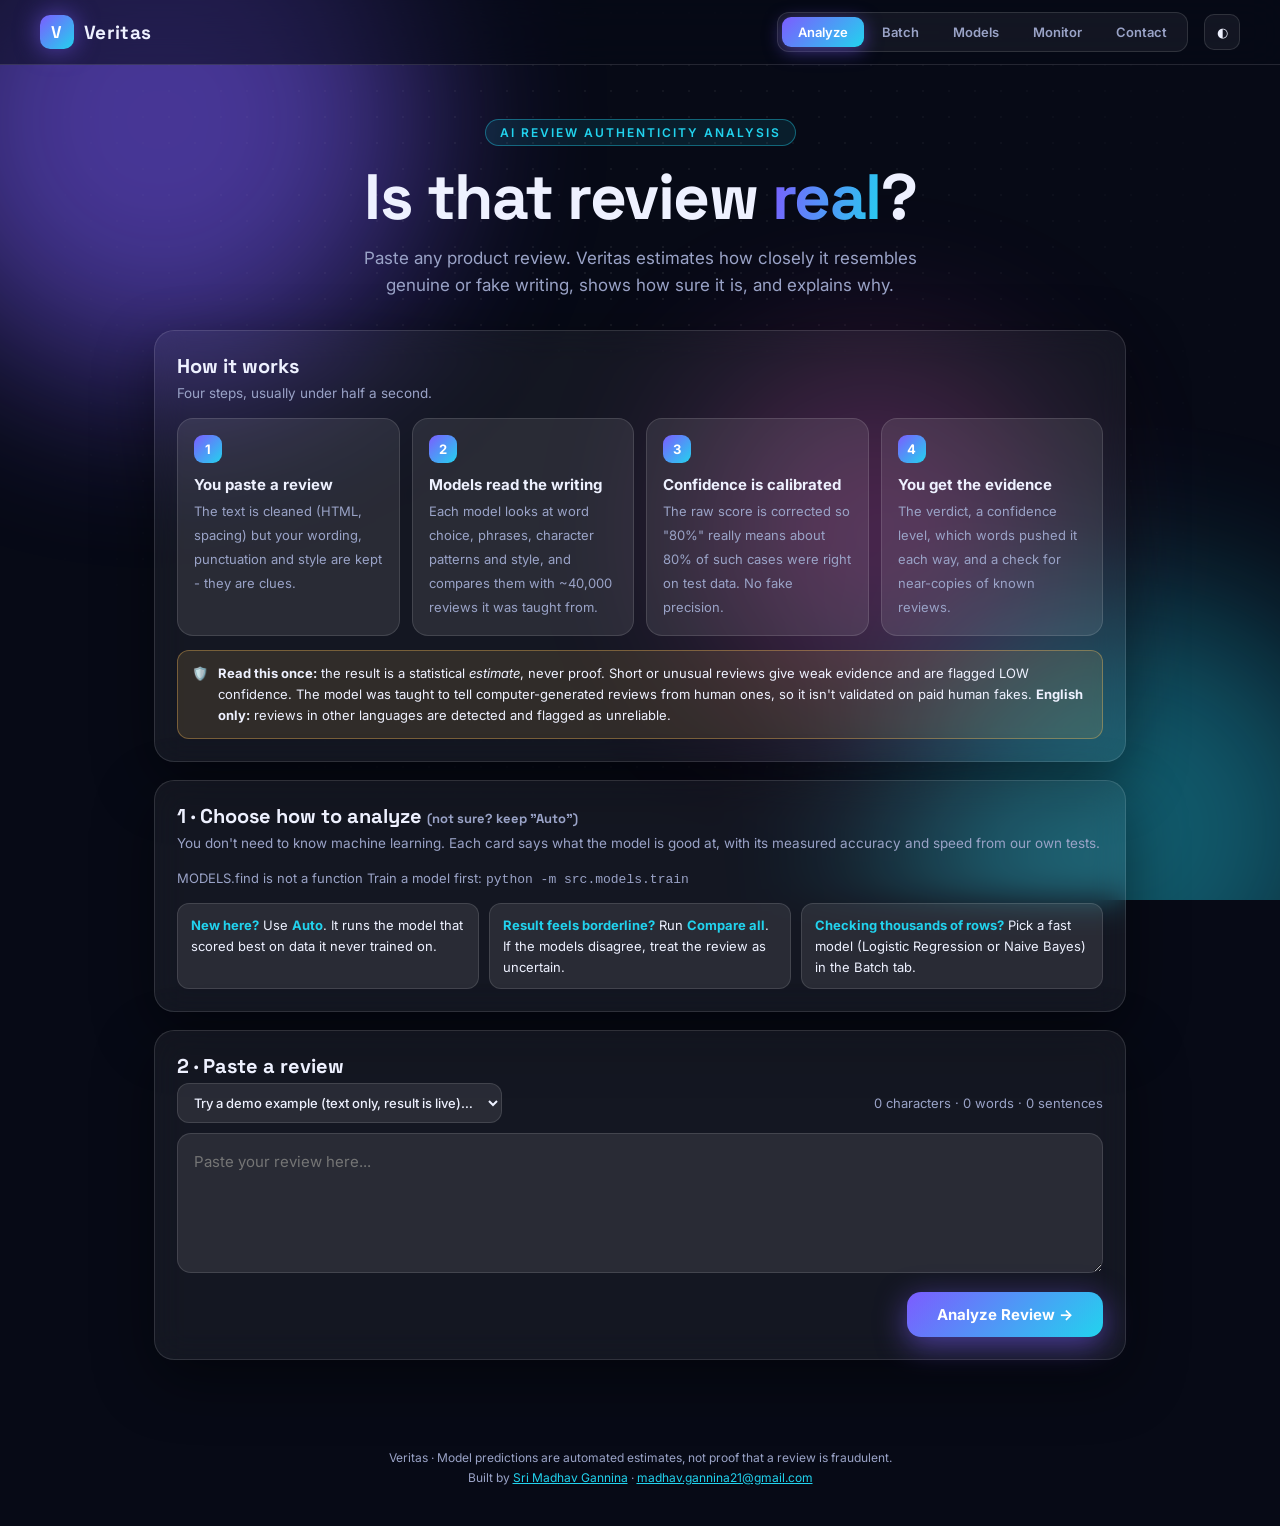
==== commit b16e7fd0: "Show full name on Contact tab, footer and README" ====
--- a/frontend/index.html
+++ b/frontend/index.html
@@ -146,7 +146,7 @@
   <div class="hero" style="padding-bottom:10px"><h1 class="t" style="font-size:42px">Contact <span class="grad">the admin</span></h1><p>Questions, feedback or collaboration - get in touch.</p></div>
   <div class="glass" style="text-align:center">
     <div class="logo" style="justify-content:center;font-size:26px"><b style="width:64px;height:64px;border-radius:18px;font-size:30px">M</b></div>
-    <h2 style="margin-top:12px;font-size:26px">Madhav Gannina</h2><p class="sub">Creator &amp; administrator of Veritas</p>
+    <h2 style="margin-top:12px;font-size:26px">Sri Madhav Gannina</h2><p class="sub">Creator &amp; administrator of Veritas</p>
     <div class="bar-row" style="justify-content:center;gap:12px">
       <a class="cta" style="text-decoration:none;display:inline-block" href="https://www.linkedin.com/in/madhavgannina" target="_blank" rel="noopener noreferrer">LinkedIn · madhavgannina</a>
       <a class="ghost" style="text-decoration:none;display:inline-block;padding:12px 22px" href="mailto:madhav.gannina21@gmail.com">✉ madhav.gannina21@gmail.com</a>
@@ -154,7 +154,7 @@
     <p class="muted" style="margin-top:16px">Source code: <a style="color:var(--b)" href="https://github.com/Gannina-SriMadhav/Fake-Review-Detection-System" target="_blank" rel="noopener noreferrer">github.com/Gannina-SriMadhav/Fake-Review-Detection-System</a></p>
   </div>
 </section>
-<footer>Veritas · Model predictions are automated estimates, not proof that a review is fraudulent.<br>Built by <a style="color:var(--b)" href="https://www.linkedin.com/in/madhavgannina" target="_blank" rel="noopener noreferrer">Madhav Gannina</a> · <a style="color:var(--b)" href="mailto:madhav.gannina21@gmail.com">madhav.gannina21@gmail.com</a></footer>
+<footer>Veritas · Model predictions are automated estimates, not proof that a review is fraudulent.<br>Built by <a style="color:var(--b)" href="https://www.linkedin.com/in/madhavgannina" target="_blank" rel="noopener noreferrer">Sri Madhav Gannina</a> · <a style="color:var(--b)" href="mailto:madhav.gannina21@gmail.com">madhav.gannina21@gmail.com</a></footer>
 
 <script>
 const $=s=>document.querySelector(s),esc=t=>String(t??'').replace(/[&<>"]/g,c=>({'&':'&amp;','<':'&lt;','>':'&gt;','"':'&quot;'}[c]));
